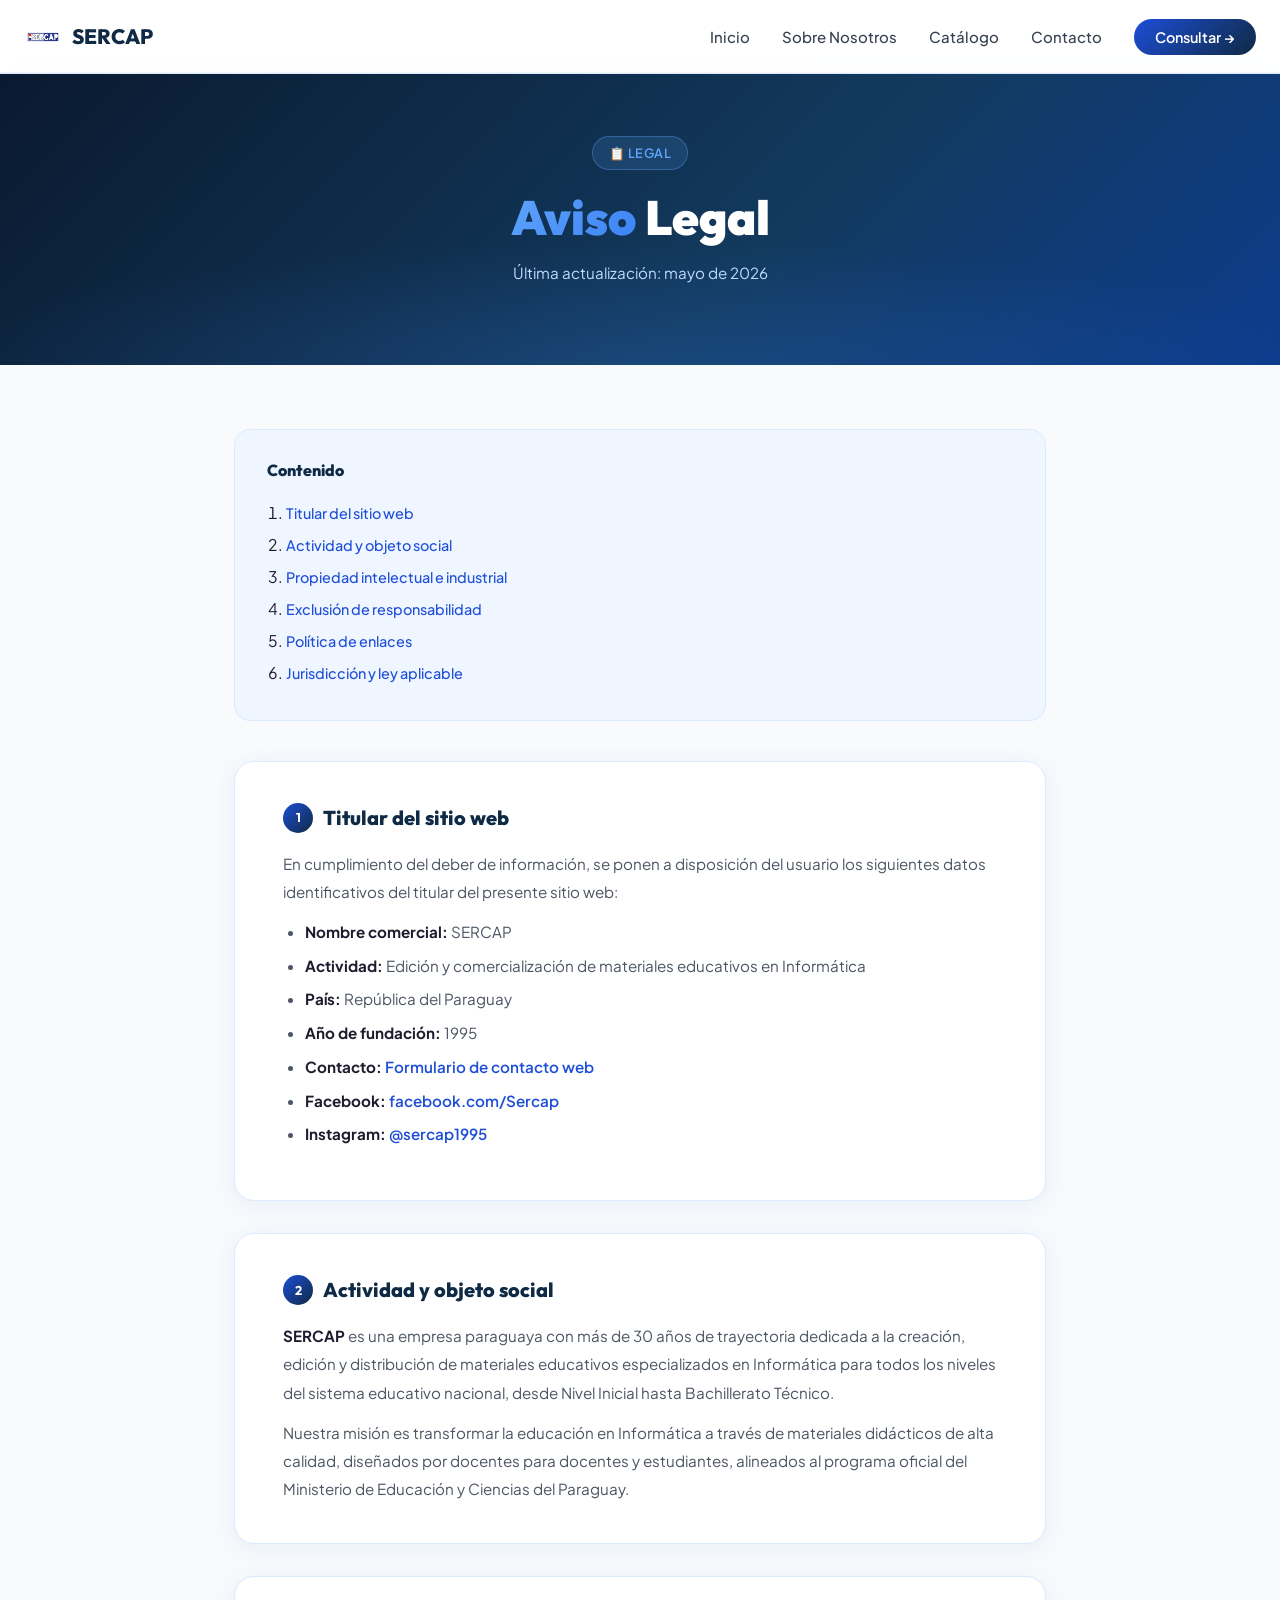
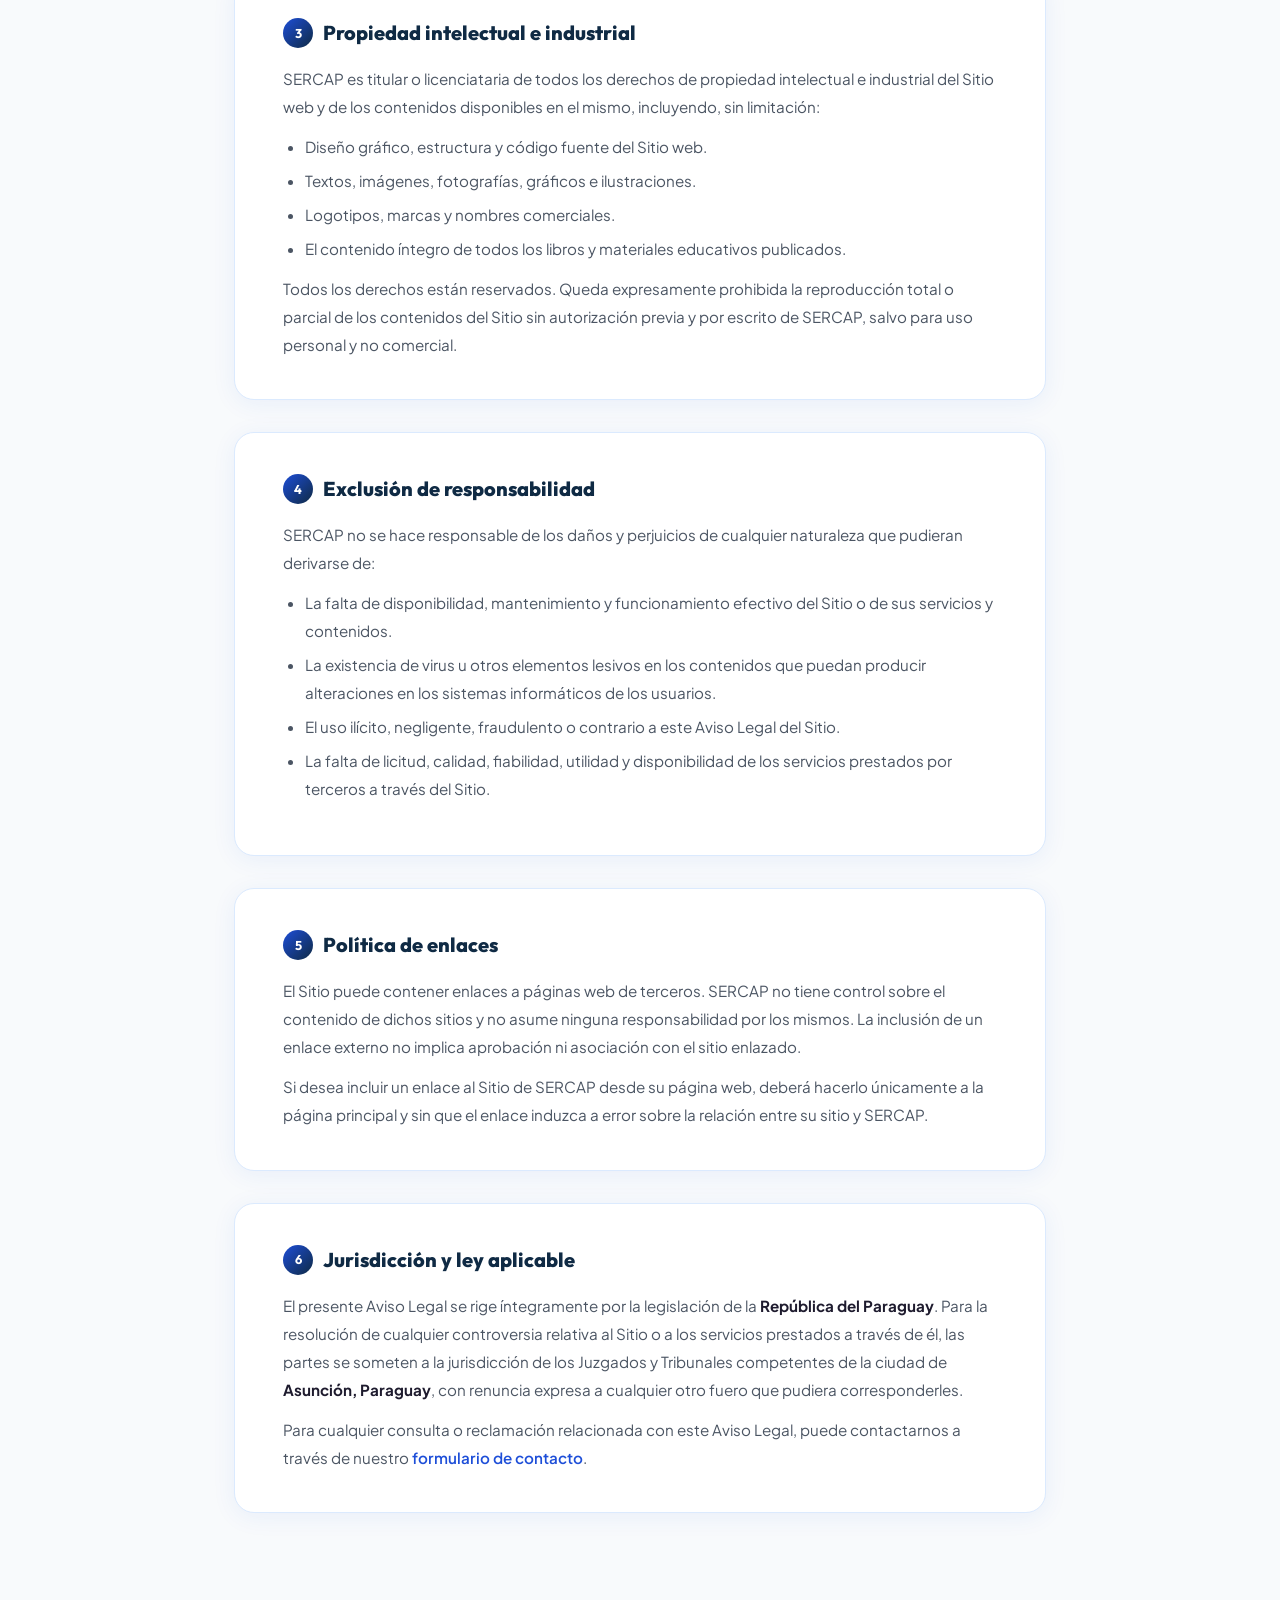
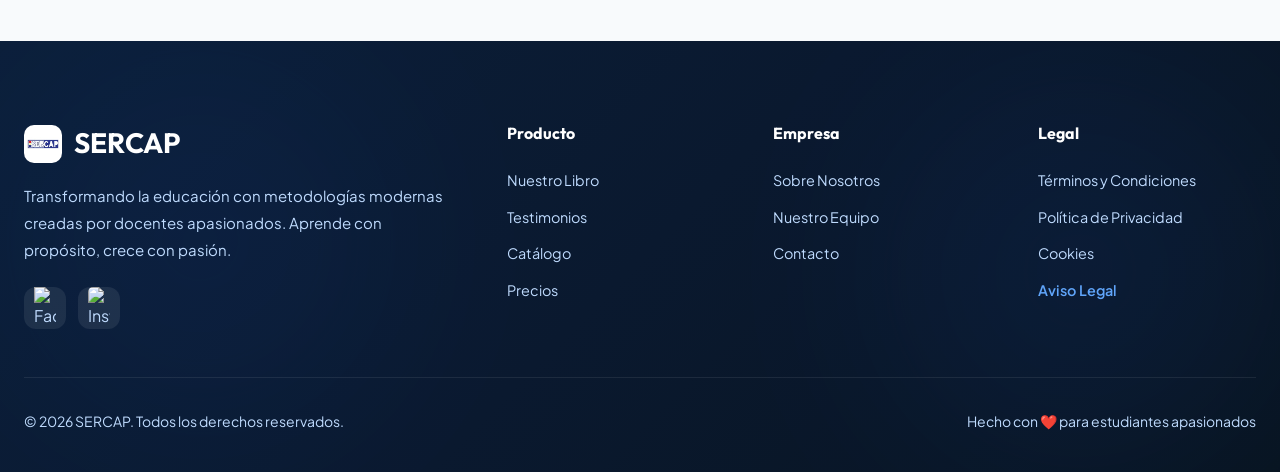
==== SERCAP/aviso-legal.html @ ae5167a5 "Agregar archivos locales al repositorio" ====
<!DOCTYPE html>
<html lang="es">
<head>
    <meta charset="UTF-8">
    <meta name="viewport" content="width=device-width, initial-scale=1.0">
    <meta name="description" content="Aviso Legal de SERCAP. Información sobre el titular del sitio web y sus condiciones de uso.">
    <title>Aviso Legal – SERCAP</title>
    <link rel="shortcut icon" href="./img/logo.jpg" type="image/x-icon">
    <link rel="preconnect" href="https://fonts.googleapis.com">
    <link rel="preconnect" href="https://fonts.gstatic.com" crossorigin>
    <link href="https://fonts.googleapis.com/css2?family=Outfit:wght@400;600;700;800;900&family=Plus+Jakarta+Sans:wght@400;500;600;700&display=swap" rel="stylesheet">
    <link rel="stylesheet" href="legal.css">
</head>
<body>

<!-- ══ NAVBAR ══ -->
<nav class="navbar">
    <div class="navbar-container">
        <a href="index.html" class="navbar-logo">
            <div class="navbar-logo-icon"><img src="./img/logo.jpg" alt="Logo SERCAP"></div>
            <span>SERCAP</span>
        </a>
        <ul class="navbar-menu" id="navbarMenu">
            <li><a href="index.html" class="navbar-link">Inicio</a></li>
            <li><a href="index.html#sobre-nosotros" class="navbar-link">Sobre Nosotros</a></li>
            <li><a href="libros.html" class="navbar-link">Catálogo</a></li>
            <li><a href="index.html#contacto" class="navbar-link">Contacto</a></li>
            <li><a href="index.html#contacto" class="navbar-cta">Consultar →</a></li>
        </ul>
        <button class="navbar-toggle" id="navbarToggle" aria-label="Abrir menú">
            <span></span><span></span><span></span>
        </button>
    </div>
</nav>

<!-- ══ HERO ══ -->
<section class="legal-hero">
    <div class="legal-hero-badge">📋 Legal</div>
    <h1><span>Aviso</span> Legal</h1>
    <p>Última actualización: mayo de 2026</p>
</section>

<!-- ══ CONTENIDO ══ -->
<main class="legal-body">

    <nav class="legal-index">
        <h3>Contenido</h3>
        <ol>
            <li><a href="#titular">Titular del sitio web</a></li>
            <li><a href="#actividad">Actividad y objeto social</a></li>
            <li><a href="#propiedad-intelectual">Propiedad intelectual e industrial</a></li>
            <li><a href="#exclusion">Exclusión de responsabilidad</a></li>
            <li><a href="#enlaces">Política de enlaces</a></li>
            <li><a href="#jurisdiccion">Jurisdicción y ley aplicable</a></li>
        </ol>
    </nav>

    <div class="legal-card" id="titular">
        <h2><span class="section-num">1</span> Titular del sitio web</h2>
        <p>En cumplimiento del deber de información, se ponen a disposición del usuario los siguientes datos identificativos del titular del presente sitio web:</p>
        <ul>
            <li><strong>Nombre comercial:</strong> SERCAP</li>
            <li><strong>Actividad:</strong> Edición y comercialización de materiales educativos en Informática</li>
            <li><strong>País:</strong> República del Paraguay</li>
            <li><strong>Año de fundación:</strong> 1995</li>
            <li><strong>Contacto:</strong> <a href="index.html#contacto">Formulario de contacto web</a></li>
            <li><strong>Facebook:</strong> <a href="https://www.facebook.com/people/Sercap/100063631775891/" target="_blank">facebook.com/Sercap</a></li>
            <li><strong>Instagram:</strong> <a href="https://www.instagram.com/sercap1995" target="_blank">@sercap1995</a></li>
        </ul>
    </div>

    <div class="legal-card" id="actividad">
        <h2><span class="section-num">2</span> Actividad y objeto social</h2>
        <p><strong>SERCAP</strong> es una empresa paraguaya con más de 30 años de trayectoria dedicada a la creación, edición y distribución de materiales educativos especializados en Informática para todos los niveles del sistema educativo nacional, desde Nivel Inicial hasta Bachillerato Técnico.</p>
        <p>Nuestra misión es transformar la educación en Informática a través de materiales didácticos de alta calidad, diseñados por docentes para docentes y estudiantes, alineados al programa oficial del Ministerio de Educación y Ciencias del Paraguay.</p>
    </div>

    <div class="legal-card" id="propiedad-intelectual">
        <h2><span class="section-num">3</span> Propiedad intelectual e industrial</h2>
        <p>SERCAP es titular o licenciataria de todos los derechos de propiedad intelectual e industrial del Sitio web y de los contenidos disponibles en el mismo, incluyendo, sin limitación:</p>
        <ul>
            <li>Diseño gráfico, estructura y código fuente del Sitio web.</li>
            <li>Textos, imágenes, fotografías, gráficos e ilustraciones.</li>
            <li>Logotipos, marcas y nombres comerciales.</li>
            <li>El contenido íntegro de todos los libros y materiales educativos publicados.</li>
        </ul>
        <p>Todos los derechos están reservados. Queda expresamente prohibida la reproducción total o parcial de los contenidos del Sitio sin autorización previa y por escrito de SERCAP, salvo para uso personal y no comercial.</p>
    </div>

    <div class="legal-card" id="exclusion">
        <h2><span class="section-num">4</span> Exclusión de responsabilidad</h2>
        <p>SERCAP no se hace responsable de los daños y perjuicios de cualquier naturaleza que pudieran derivarse de:</p>
        <ul>
            <li>La falta de disponibilidad, mantenimiento y funcionamiento efectivo del Sitio o de sus servicios y contenidos.</li>
            <li>La existencia de virus u otros elementos lesivos en los contenidos que puedan producir alteraciones en los sistemas informáticos de los usuarios.</li>
            <li>El uso ilícito, negligente, fraudulento o contrario a este Aviso Legal del Sitio.</li>
            <li>La falta de licitud, calidad, fiabilidad, utilidad y disponibilidad de los servicios prestados por terceros a través del Sitio.</li>
        </ul>
    </div>

    <div class="legal-card" id="enlaces">
        <h2><span class="section-num">5</span> Política de enlaces</h2>
        <p>El Sitio puede contener enlaces a páginas web de terceros. SERCAP no tiene control sobre el contenido de dichos sitios y no asume ninguna responsabilidad por los mismos. La inclusión de un enlace externo no implica aprobación ni asociación con el sitio enlazado.</p>
        <p>Si desea incluir un enlace al Sitio de SERCAP desde su página web, deberá hacerlo únicamente a la página principal y sin que el enlace induzca a error sobre la relación entre su sitio y SERCAP.</p>
    </div>

    <div class="legal-card" id="jurisdiccion">
        <h2><span class="section-num">6</span> Jurisdicción y ley aplicable</h2>
        <p>El presente Aviso Legal se rige íntegramente por la legislación de la <strong>República del Paraguay</strong>. Para la resolución de cualquier controversia relativa al Sitio o a los servicios prestados a través de él, las partes se someten a la jurisdicción de los Juzgados y Tribunales competentes de la ciudad de <strong>Asunción, Paraguay</strong>, con renuncia expresa a cualquier otro fuero que pudiera corresponderles.</p>
        <p>Para cualquier consulta o reclamación relacionada con este Aviso Legal, puede contactarnos a través de nuestro <a href="index.html#contacto">formulario de contacto</a>.</p>
    </div>

</main>

<!-- ══ FOOTER ══ -->
<footer class="footer">
    <div class="footer-inner">
        <div class="footer-grid">
            <div>
                <div class="footer-brand-logo">
                    <div class="navbar-logo-icon"><img src="./img/logo.jpg" alt="Logo SERCAP"></div>
                    SERCAP
                </div>
                <p class="footer-description">Transformando la educación con metodologías modernas creadas por docentes apasionados. Aprende con propósito, crece con pasión.</p>
                <div class="social-links">
                    <a href="https://www.facebook.com/people/Sercap/100063631775891/" class="social-link" aria-label="Facebook" target="_blank"><img src="./img/mini-icons/fb-icon.svg" alt="Facebook" width="22"></a>
                    <a href="https://www.instagram.com/sercap1995?igsh=cTNyZ2Y4M3Jtcmlj" class="social-link" aria-label="Instagram" target="_blank"><img src="./img/mini-icons/ig-icon.svg" alt="Instagram" style="width:22px;border-radius:5px;"></a>
                </div>
            </div>
            <div>
                <h4 class="footer-col-title">Producto</h4>
                <ul class="footer-links">
                    <li><a href="index.html#libro">Nuestro Libro</a></li>
                    <li><a href="index.html#testimonios">Testimonios</a></li>
                    <li><a href="libros.html">Catálogo</a></li>
                    <li><a href="index.html#contacto">Precios</a></li>
                </ul>
            </div>
            <div>
                <h4 class="footer-col-title">Empresa</h4>
                <ul class="footer-links">
                    <li><a href="index.html#sobre-nosotros">Sobre Nosotros</a></li>
                    <li><a href="index.html#sobre-nosotros">Nuestro Equipo</a></li>
                    <li><a href="index.html#contacto">Contacto</a></li>
                </ul>
            </div>
            <div>
                <h4 class="footer-col-title">Legal</h4>
                <ul class="footer-links">
                    <li><a href="terminos-y-condiciones.html">Términos y Condiciones</a></li>
                    <li><a href="politica-de-privacidad.html">Política de Privacidad</a></li>
                    <li><a href="cookies.html">Cookies</a></li>
                    <li><a href="aviso-legal.html" class="active-page">Aviso Legal</a></li>
                </ul>
            </div>
        </div>
        <hr class="footer-divider">
        <div class="footer-bottom">
            <span>© 2026 SERCAP. Todos los derechos reservados.</span>
            <span>Hecho con ❤️ para estudiantes apasionados</span>
        </div>
    </div>
</footer>

<script src="legal.js"></script>
</body>
</html>
---- SERCAP/legal.css ----
/* ── Variables ── */
:root {
    --purple-950: #0a192f;
    --purple-900: #0f2a44;
    --purple-800: #123a5e;
    --purple-700: #1d4ed8;
    --purple-600: #2563eb;
    --purple-500: #3b82f6;
    --purple-300: rgba(191,219,254,.6);
    --purple-200: #bfdbfe;
    --purple-100: #dbeafe;
    --purple-50:  #eff6ff;
    --teal-500:   #2563eb;
    --teal-400:   #3b82f6;
    --teal-300:   #60a5fa;
    --gray-900:   #1e1b2e;
    --gray-700:   #374151;
    --gray-600:   #4B5563;
    --gray-300:   #D1D5DB;
    --gray-100:   #F3F4F6;
    --font-display: 'Outfit', sans-serif;
    --font-body:    'Plus Jakarta Sans', sans-serif;
    --max-width: 1280px;
}

/* ── Reset ── */
*, *::before, *::after { margin:0; padding:0; box-sizing:border-box; }
html { scroll-behavior:smooth; }
body { font-family:var(--font-body); color:var(--gray-900); line-height:1.6; overflow-x:hidden; background:#f8fafc; }
img  { max-width:100%; height:auto; display:block; }
a    { text-decoration:none; color:inherit; }

/* ── Navbar ── */
.navbar {
    position:fixed; top:0; left:0; right:0; z-index:1000;
    background:rgba(255,255,255,.92);
    backdrop-filter:blur(20px);
    border-bottom:1px solid var(--purple-100);
}
.navbar-container {
    max-width:var(--max-width); margin:0 auto;
    padding:1.1rem 1.5rem;
    display:flex; align-items:center; justify-content:space-between;
}
.navbar-logo { display:flex; align-items:center; gap:.65rem; font-family:var(--font-display); font-size:1.3rem; font-weight:800; color:var(--purple-900); }
.navbar-logo-icon { width:38px; height:38px; border-radius:10px; overflow:hidden; }
.navbar-logo-icon img { width:100%; height:100%; object-fit:cover; }
.navbar-menu { list-style:none; display:flex; align-items:center; gap:2rem; }
.navbar-link { font-size:.9375rem; font-weight:500; color:var(--gray-700); transition:color .2s; }
.navbar-link:hover, .navbar-link.active { color:var(--purple-700); }
.navbar-cta {
    background:linear-gradient(135deg,var(--purple-700),var(--purple-900));
    color:#fff; padding:.55rem 1.3rem; border-radius:100px;
    font-size:.9rem; font-weight:600; transition:transform .25s,box-shadow .25s;
}
.navbar-cta:hover { transform:translateY(-2px); box-shadow:0 8px 25px rgba(29,78,216,.3); }

/* ── Hero legal ── */
.legal-hero {
    margin-top:72px;
    background:linear-gradient(135deg,var(--purple-950) 0%,var(--purple-800) 60%,#0d3b8c 100%);
    padding:4rem 1.5rem 5rem;
    text-align:center;
    position:relative;
    overflow:hidden;
}
.legal-hero::before {
    content:'';
    position:absolute; inset:0;
    background:radial-gradient(ellipse 80% 60% at 50% 100%,rgba(59,130,246,.18) 0%,transparent 70%);
}
.legal-hero-badge {
    display:inline-flex; align-items:center; gap:.4rem;
    background:rgba(96,165,250,.15); border:1px solid rgba(96,165,250,.35);
    color:var(--teal-300); padding:.35rem 1rem; border-radius:100px;
    font-size:.8rem; font-weight:600; letter-spacing:.04em; text-transform:uppercase;
    margin-bottom:1.25rem; position:relative;
}
.legal-hero h1 {
    font-family:var(--font-display); font-size:clamp(2rem,5vw,3rem); font-weight:900;
    color:#fff; margin-bottom:1rem; line-height:1.15; position:relative;
}
.legal-hero h1 span {
    background:linear-gradient(135deg,var(--teal-300),var(--purple-500));
    -webkit-background-clip:text; -webkit-text-fill-color:transparent; background-clip:text;
}
.legal-hero p { color:var(--purple-200); max-width:480px; margin:0 auto; font-size:.95rem; position:relative; }

/* ── Contenido legal ── */
.legal-body {
    max-width:860px; margin:0 auto; padding:4rem 1.5rem 6rem;
}
.legal-card {
    background:#fff; border-radius:20px;
    border:1px solid var(--purple-100);
    box-shadow:0 4px 24px rgba(29,78,216,.07);
    padding:2.5rem 3rem;
    margin-bottom:2rem;
}
.legal-card h2 {
    font-family:var(--font-display); font-size:1.25rem; font-weight:800;
    color:var(--purple-900); margin-bottom:1rem;
    display:flex; align-items:center; gap:.6rem;
}
.legal-card h2 .section-num {
    display:inline-flex; align-items:center; justify-content:center;
    width:30px; height:30px; border-radius:50%;
    background:linear-gradient(135deg,var(--purple-700),var(--purple-900));
    color:#fff; font-size:.8rem; font-weight:700; flex-shrink:0;
}
.legal-card p { color:var(--gray-600); line-height:1.85; font-size:.95rem; margin-bottom:.75rem; }
.legal-card p:last-child { margin-bottom:0; }
.legal-card ul, .legal-card ol {
    color:var(--gray-600); line-height:1.85; font-size:.95rem;
    padding-left:1.4rem; margin-bottom:.75rem;
}
.legal-card li { margin-bottom:.35rem; }
.legal-card strong { color:var(--gray-900); font-weight:700; }
.legal-card a { color:var(--purple-700); font-weight:600; }
.legal-card a:hover { text-decoration:underline; }

/* Índice de secciones */
.legal-index {
    background:var(--purple-50); border:1px solid var(--purple-100);
    border-radius:16px; padding:1.75rem 2rem; margin-bottom:2.5rem;
}
.legal-index h3 { font-family:var(--font-display); font-size:1rem; font-weight:800; color:var(--purple-900); margin-bottom:1rem; }
.legal-index ol { padding-left:1.2rem; }
.legal-index li { margin-bottom:.4rem; }
.legal-index a { color:var(--purple-700); font-size:.9rem; font-weight:500; }
.legal-index a:hover { text-decoration:underline; }

/* ── Footer completo ── */
.footer {
    background:linear-gradient(135deg,#0b1f3a,var(--purple-950),#081420);
    color:white;
    padding:5rem 0 2.5rem;
    position:relative;
    overflow:hidden;
}
.footer::before {
    content:'';
    position:absolute; top:0; left:0;
    width:400px; height:400px;
    background:var(--teal-500);
    border-radius:50%; filter:blur(100px); opacity:.06;
}
.footer::after {
    content:'';
    position:absolute; bottom:0; right:0;
    width:400px; height:400px;
    background:var(--purple-600);
    border-radius:50%; filter:blur(100px); opacity:.08;
}
.footer-inner { position:relative; z-index:1; max-width:var(--max-width); margin:0 auto; padding:0 1.5rem; }
.footer-grid {
    display:grid;
    grid-template-columns:2fr 1fr 1fr 1fr;
    gap:3rem;
    margin-bottom:3rem;
}
.footer-brand-logo {
    display:flex; align-items:center; gap:.75rem;
    font-family:var(--font-display); font-weight:700; font-size:1.75rem; margin-bottom:1rem;
}
.footer-description { color:var(--purple-200); line-height:1.8; margin-bottom:1.5rem; font-size:.9375rem; }
.social-links { display:flex; gap:.75rem; }
.social-link {
    width:42px; height:42px;
    background:rgba(255,255,255,.08); border-radius:12px;
    display:flex; align-items:center; justify-content:center;
    font-size:1rem; transition:all .3s; color:var(--purple-200);
}
.social-link:hover { background:var(--teal-400); color:var(--purple-900); transform:translateY(-4px); }
.footer-col-title { font-family:var(--font-display); font-weight:700; font-size:1rem; margin-bottom:1.25rem; }
.footer-links { list-style:none; }
.footer-links li { margin-bottom:.7rem; }
.footer-links a { color:var(--purple-200); font-size:.9rem; transition:color .3s,padding-left .3s; display:inline-block; }
.footer-links a:hover { color:var(--teal-300); padding-left:4px; }
.footer-links a.active-page { color:var(--teal-300); font-weight:600; }
.footer-divider { border:none; border-top:1px solid rgba(255,255,255,.08); margin-bottom:2rem; }
.footer-bottom {
    display:flex; justify-content:space-between; align-items:center;
    gap:1rem; font-size:.875rem; color:var(--purple-200);
}

/* ── Hamburger toggle ── */
.navbar-toggle {
    display:none;
    flex-direction:column;
    gap:5px;
    padding:8px;
    cursor:pointer;
    background:none;
    border:none;
}
.navbar-toggle span {
    width:25px; height:3px;
    background:var(--gray-700);
    border-radius:2px;
    transition:all .3s;
    display:block;
}
.navbar-toggle.active span:nth-child(1) { transform:rotate(45deg) translate(5px,6px); }
.navbar-toggle.active span:nth-child(2) { opacity:0; }
.navbar-toggle.active span:nth-child(3) { transform:rotate(-45deg) translate(5px,-6px); }

/* ── Responsive ── */
@media(max-width:1024px) {
    .footer-grid { grid-template-columns:1fr 1fr; }
}
@media(max-width:768px) {
    .navbar-toggle { display:flex; }
    .navbar-menu {
        display:none;
        position:absolute;
        top:100%; left:0; right:0;
        background:#fff;
        flex-direction:column;
        padding:1.5rem;
        gap:1rem;
        box-shadow:0 12px 32px rgba(0,0,0,.1);
        border-top:1px solid var(--purple-100);
        z-index:999;
    }
    .navbar-menu.active { display:flex; }
    .legal-card { padding:1.75rem 1.5rem; }
    .legal-body { padding:2.5rem 1rem 4rem; }
    .legal-hero { padding:3rem 1rem 4rem; }
    .legal-index { padding:1.25rem 1.5rem; }
    .footer-grid { grid-template-columns:1fr; gap:2rem; }
    .footer-bottom { flex-direction:column; text-align:center; }
}
@media(max-width:480px) {
    .legal-hero { padding:2.5rem 1rem 3.5rem; }
    .legal-hero h1 { font-size:2rem; }
    .legal-card { padding:1.5rem 1.25rem; }
    .legal-body { padding:2rem 1rem 3.5rem; }
    .legal-index { padding:1.1rem 1.25rem; }
    .footer-description { font-size:.875rem; }
}
@media(max-width:360px) {
    .legal-hero h1 { font-size:1.7rem; }
    .legal-card { padding:1.25rem 1rem; }
    .legal-card h2 { font-size:1.1rem; }
    .legal-index { padding:1rem; }
    .footer-brand-logo { font-size:1.5rem; }
}
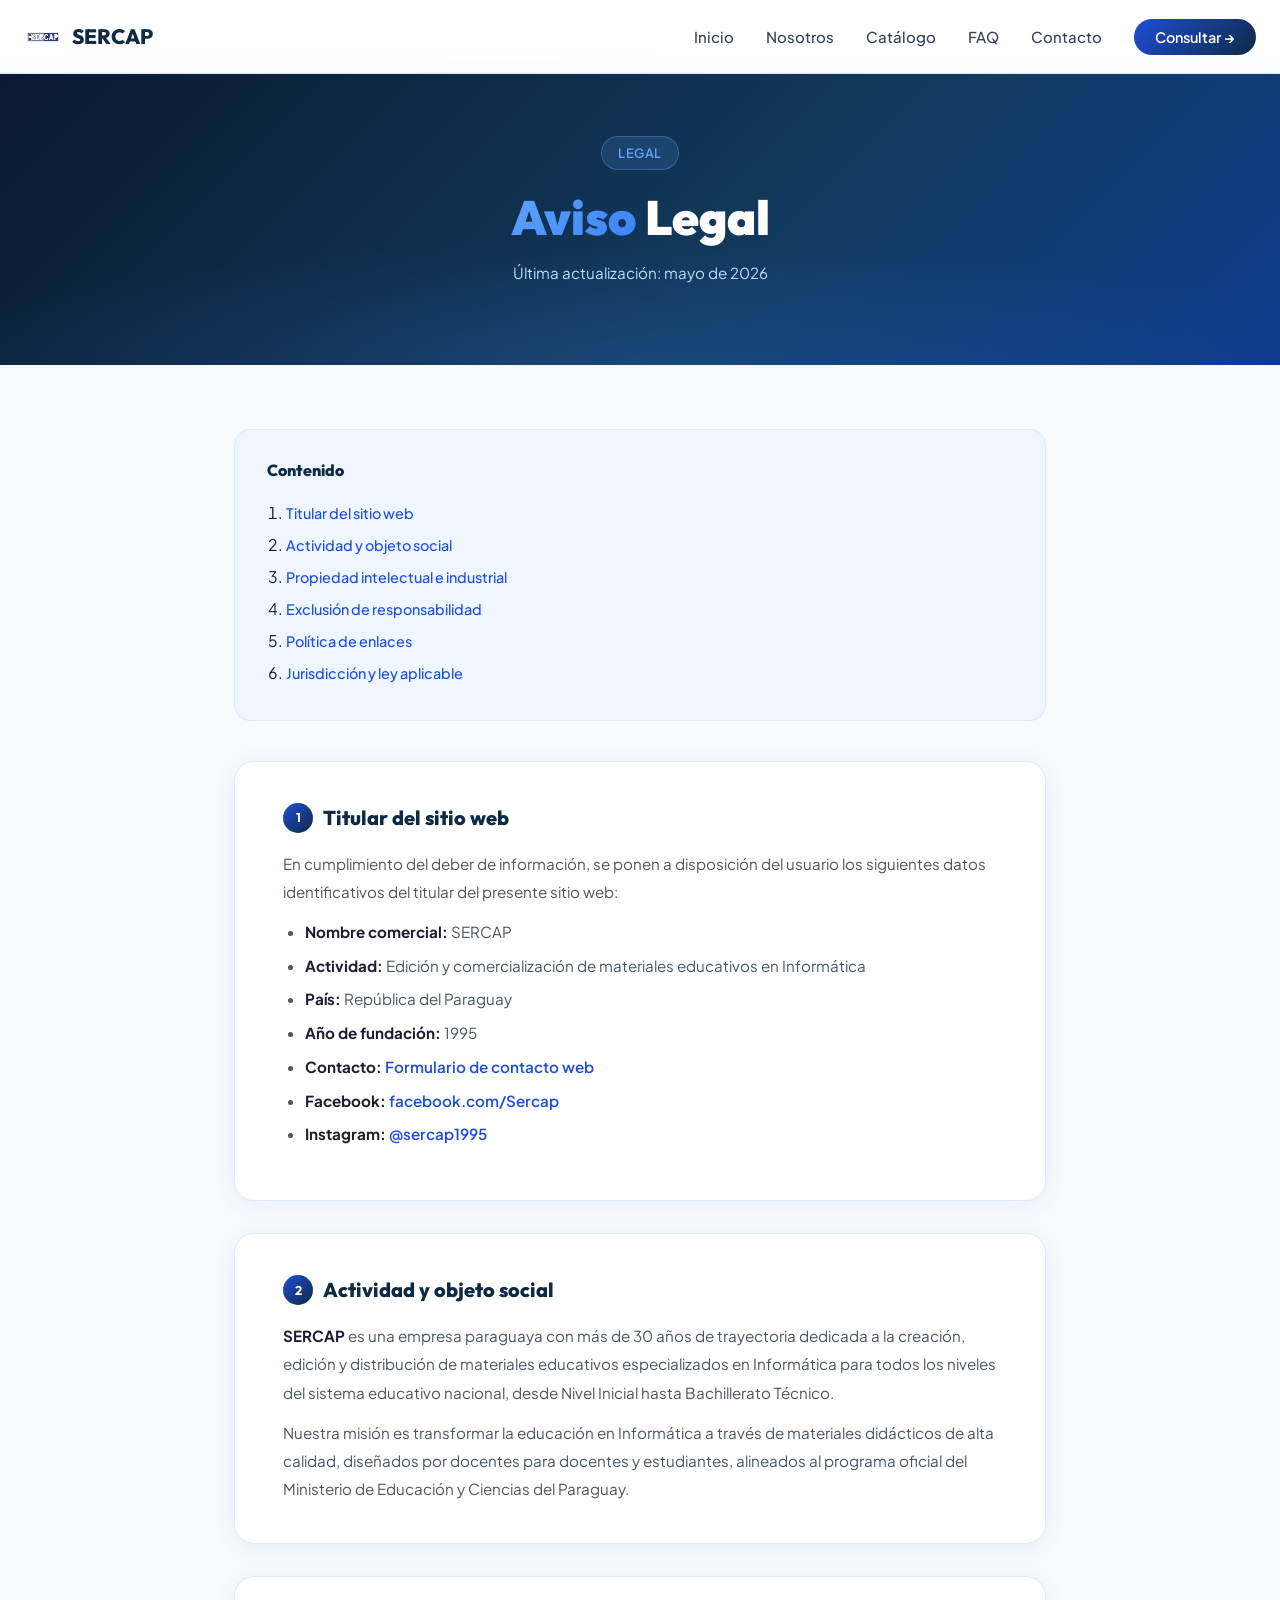
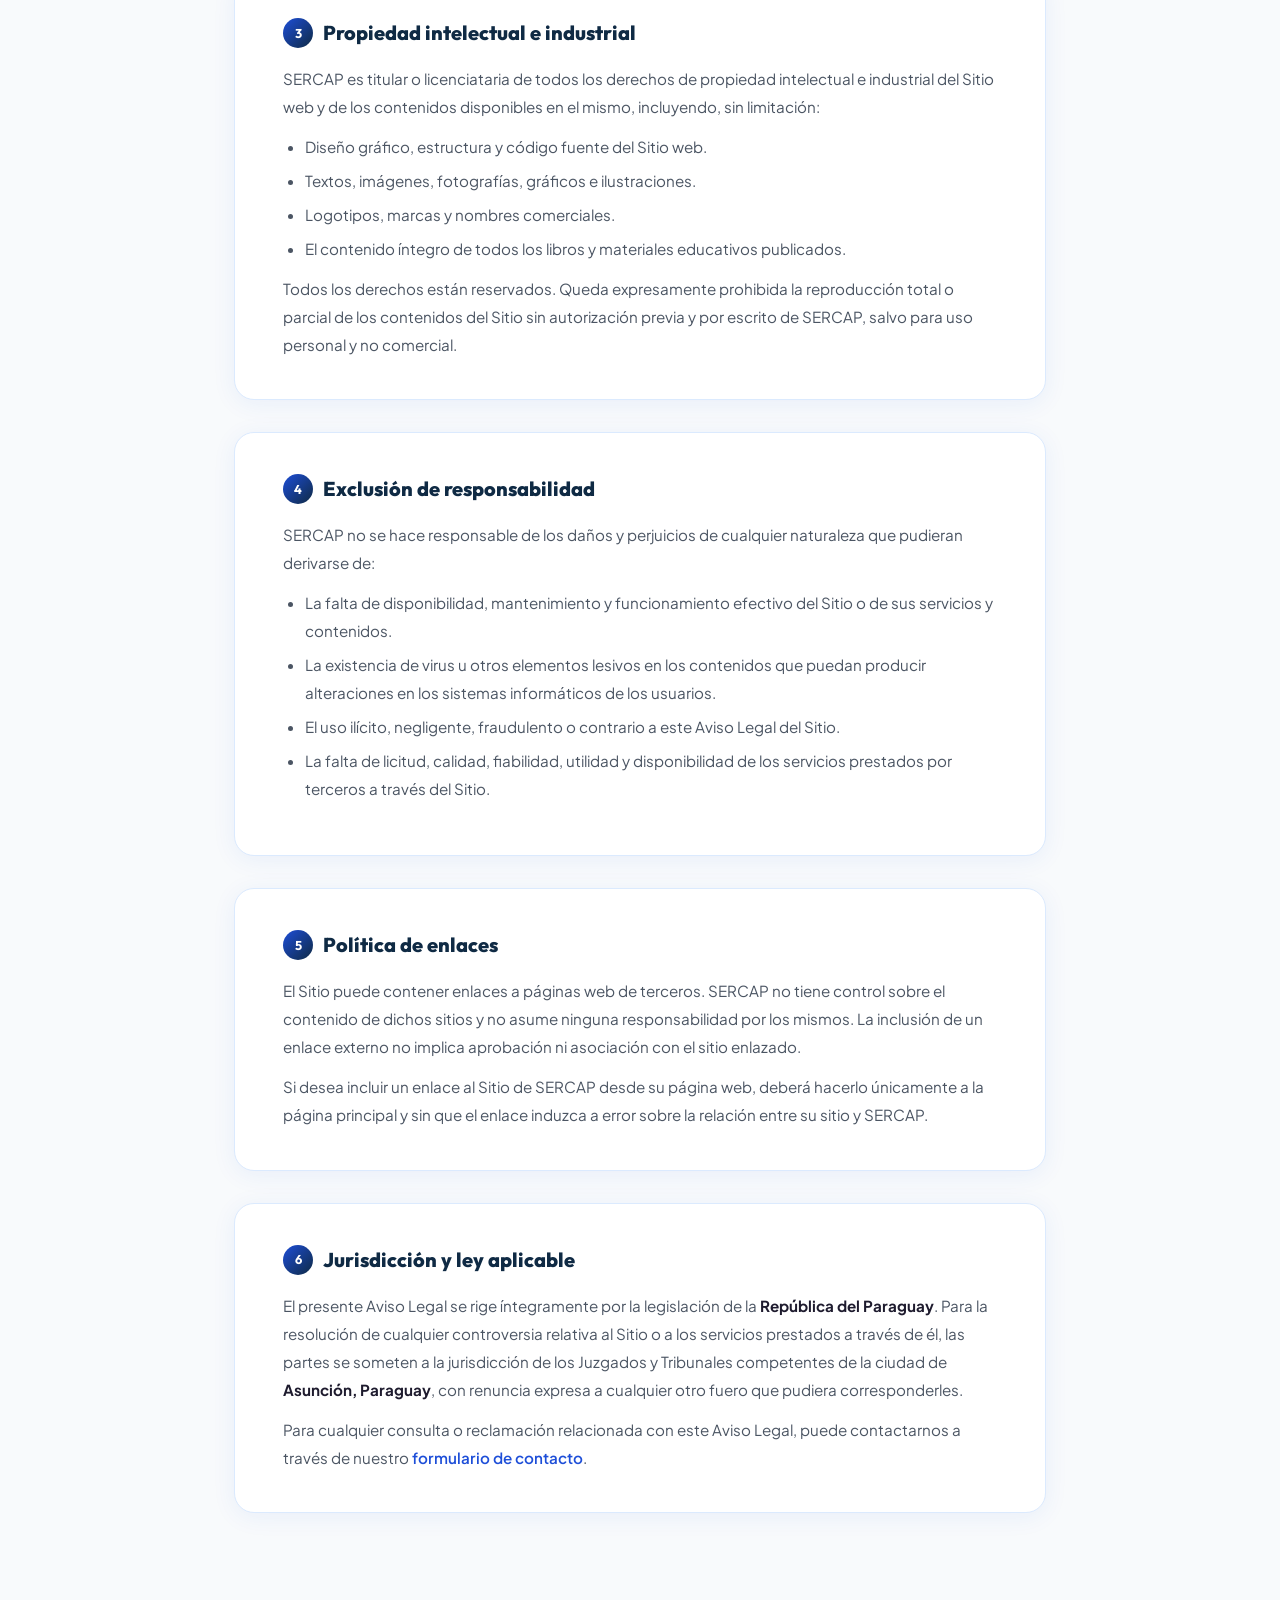
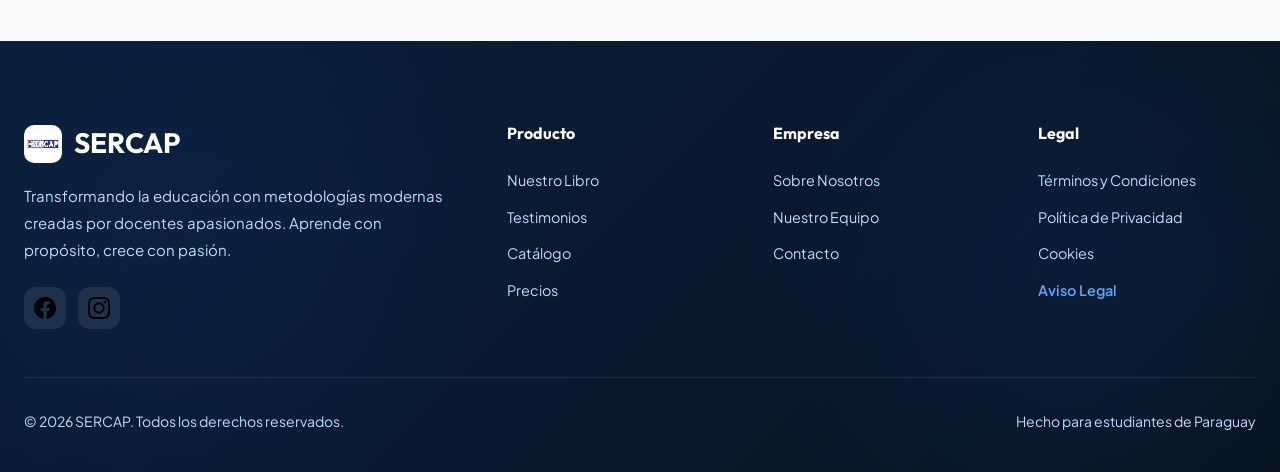
==== commit 10b02c40: "Reestructura completa del sitio: nuevas páginas, footers unificados y limpieza de emojis - Nuevas pá" ====
--- a/SERCAP/aviso-legal.html
+++ b/SERCAP/aviso-legal.html
@@ -22,10 +22,11 @@
         </a>
         <ul class="navbar-menu" id="navbarMenu">
             <li><a href="index.html" class="navbar-link">Inicio</a></li>
-            <li><a href="index.html#sobre-nosotros" class="navbar-link">Sobre Nosotros</a></li>
+            <li><a href="nosotros.html" class="navbar-link">Nosotros</a></li>
             <li><a href="libros.html" class="navbar-link">Catálogo</a></li>
-            <li><a href="index.html#contacto" class="navbar-link">Contacto</a></li>
-            <li><a href="index.html#contacto" class="navbar-cta">Consultar →</a></li>
+            <li><a href="faq.html" class="navbar-link">FAQ</a></li>
+            <li><a href="contacto.html" class="navbar-link">Contacto</a></li>
+            <li><a href="contacto.html" class="navbar-cta">Consultar →</a></li>
         </ul>
         <button class="navbar-toggle" id="navbarToggle" aria-label="Abrir menú">
             <span></span><span></span><span></span>
@@ -35,7 +36,7 @@
 
 <!-- ══ HERO ══ -->
 <section class="legal-hero">
-    <div class="legal-hero-badge">📋 Legal</div>
+    <div class="legal-hero-badge">Legal</div>
     <h1><span>Aviso</span> Legal</h1>
     <p>Última actualización: mayo de 2026</p>
 </section>
@@ -157,7 +158,7 @@
         <hr class="footer-divider">
         <div class="footer-bottom">
             <span>© 2026 SERCAP. Todos los derechos reservados.</span>
-            <span>Hecho con ❤️ para estudiantes apasionados</span>
+            <span>Hecho para estudiantes de Paraguay</span>
         </div>
     </div>
 </footer>
--- a/SERCAP/legal.css
+++ b/SERCAP/legal.css
@@ -25,7 +25,7 @@
 
 /* ── Reset ── */
 *, *::before, *::after { margin:0; padding:0; box-sizing:border-box; }
-html { scroll-behavior:smooth; }
+html { scroll-behavior:smooth; overflow-x:hidden; }
 body { font-family:var(--font-body); color:var(--gray-900); line-height:1.6; overflow-x:hidden; background:#f8fafc; }
 img  { max-width:100%; height:auto; display:block; }
 a    { text-decoration:none; color:inherit; }
